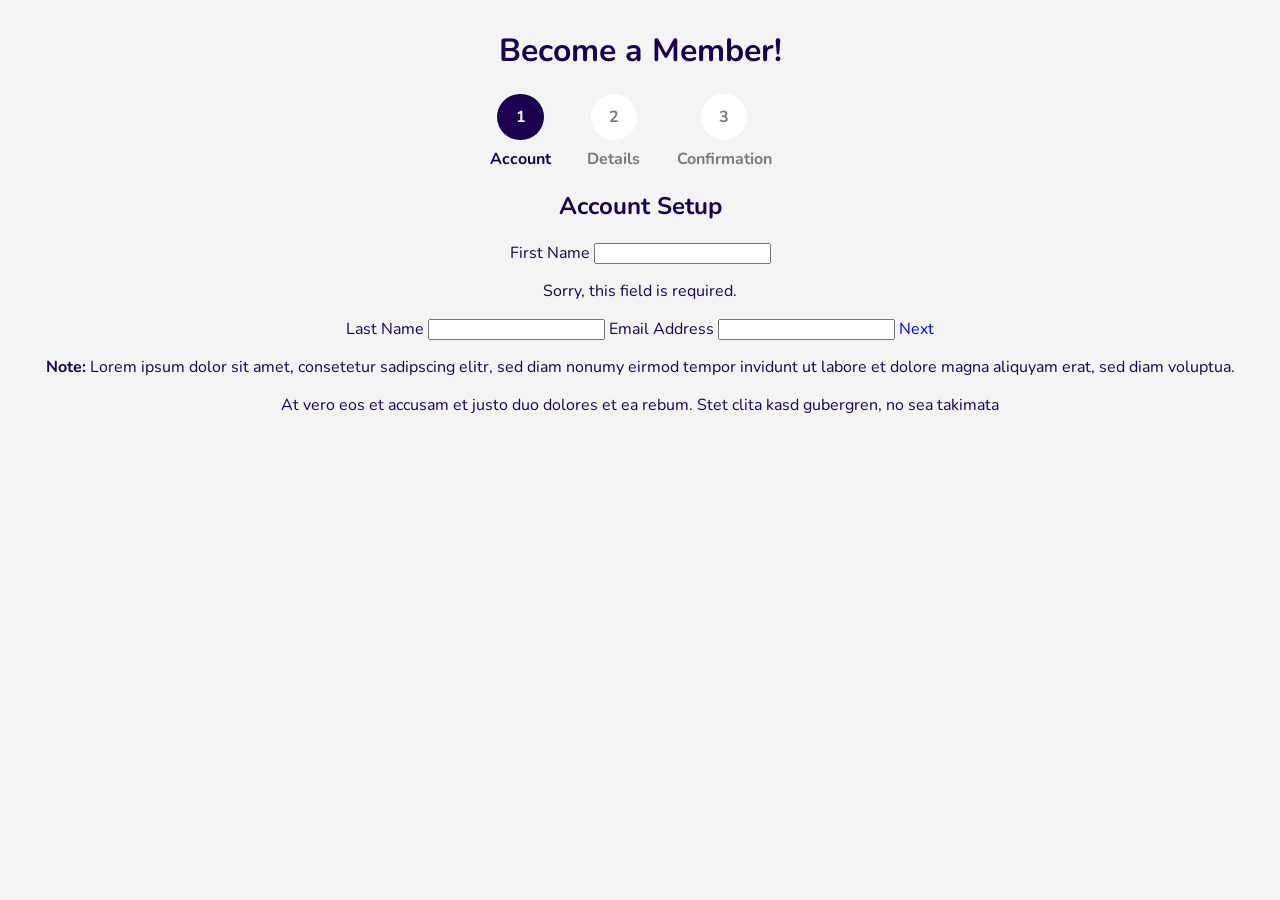
==== Forms/index.html @ d76377a7 "added some design to the progress section" ====
<html>
    <head>
        <link rel="stylesheet" href="index.css">
    </head>
    <body>
        
        <div class="wrapper">
            <h1>Become a Member!</h1>
            
            <ul class="progress">
                <li class="current">
                    <a href="index.html">
                       <div class="circle">1</div>
                       <span>Account</span> 
                    <a>
                </li>
                <li>
                    <a href="step2.html">
                       <div class="circle">2</div>
                       <span>Details</span> 
                    <a>
                </li>
                <li>
                    <a href="step3.html">
                       <div class="circle">3</div>
                       <span>Confirmation</span> 
                    <a>
                </li>
            </ul>
            
            <main>
                <div class="left-col">
                    <h2>Account Setup</h2>
                    
                    <label for="fname">First Name</label>
                    <input type="text" id="fname" name="fname" class="error-field">
                    <p class="error">Sorry, this field is required.</p>
                    
                    <label for="lname">Last Name</label>
                    <input type="text" id="lname" name="lname">
                    
                    <label for="email">Email Address</label>
                    <input type="text" id="email" name="email" class="error-field">
                    
                    <a href="step2.html" class="cta">Next</a>
                </div>
                <div class="right-col">
                    <p><strong>Note:</strong> Lorem ipsum dolor sit amet, consetetur sadipscing elitr, sed diam nonumy eirmod tempor invidunt ut labore et dolore magna aliquyam erat, sed diam voluptua.</p>
                    
                    <p>At vero eos et accusam et justo duo dolores et ea rebum. Stet clita kasd gubergren, no sea takimata</p>
                </div>
            </main>
            
        </div>
    </body>
</html>
---- Forms/index.css ----
@import url('https://fonts.googleapis.com/css?family=Nunito:400,700&display=swap');

html, body {
    margin: 0;
    padding: 0;
}

body {
    font-family: 'Nunito', sans-serif;
    background: #f4f4f4;
    color: #1a004e;
}

.wrapper {
    padding: .5em;
    text-align: center;
}

.wrapper a {
    text-decoration: none;
}

li {
    list-style: none;
}

ul {
    list-style: none;
    padding: 0 1em;
    display: flex;
    width: 300px;
    margin: 0 auto;
    justify-content: space-between;
}

.circle {
    width: 2.5em;
    height: 2.5em;
    border-radius: 50%;
    background-color: white;
    color: #797979;
    font-weight: bold;
    display: grid;
    place-content: center;
    margin: 0 auto .5em;
    padding: 0.2em;
}

.current .circle {
    background-color: #1a004e;
    color: white;
}

span {
    font-weight: bold;
    color: #797979;
}

.current span {
    color: #1a004e;
}
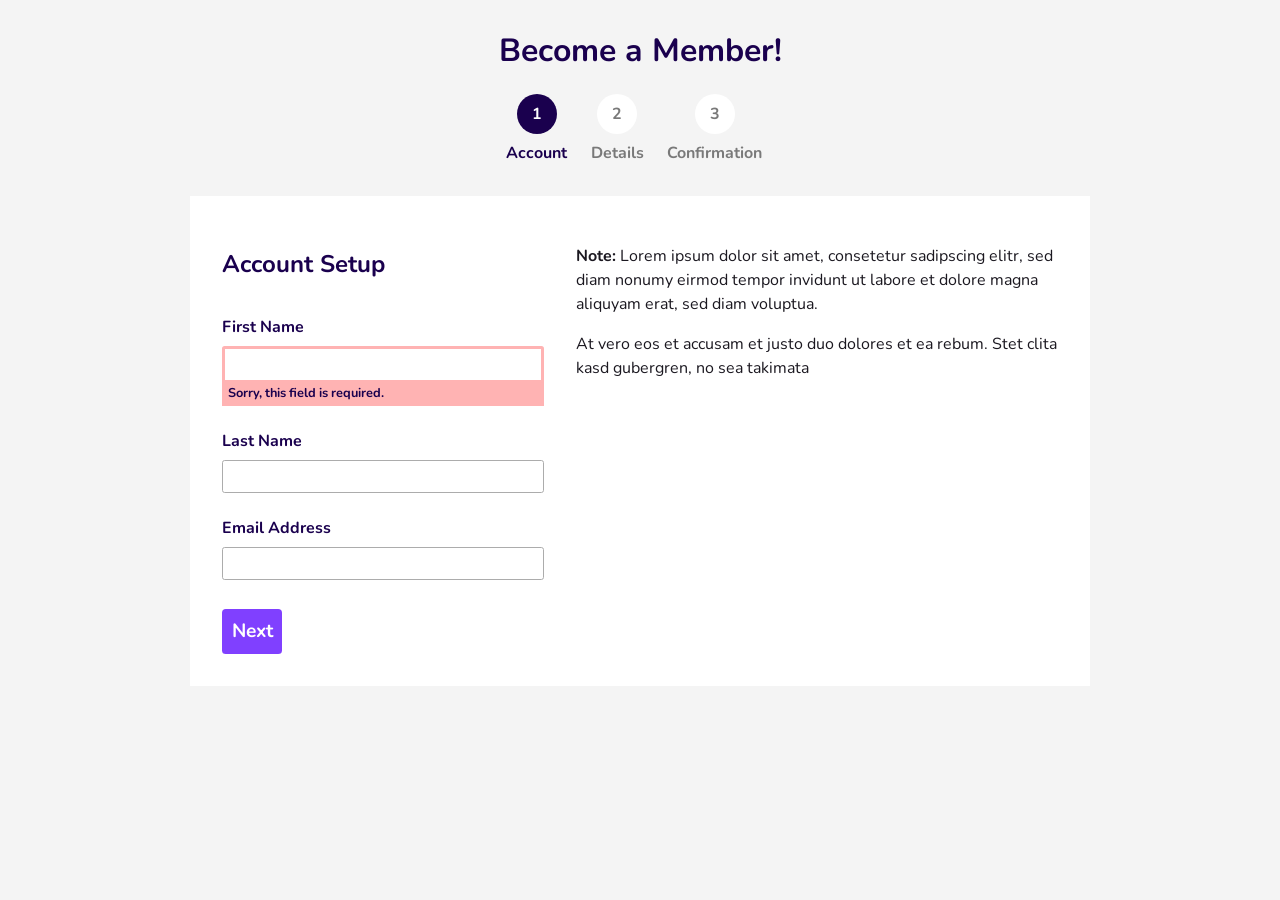
==== commit d8a9c39c: "added responsiveness" ====
--- a/Forms/index.html
+++ b/Forms/index.html
@@ -40,7 +40,7 @@
                     <input type="text" id="lname" name="lname">
                     
                     <label for="email">Email Address</label>
-                    <input type="text" id="email" name="email" class="error-field">
+                    <input type="text" id="email" name="email">
                     
                     <a href="step2.html" class="cta">Next</a>
                 </div>
--- a/Forms/index.css
+++ b/Forms/index.css
@@ -1,4 +1,8 @@
 @import url('https://fonts.googleapis.com/css?family=Nunito:400,700&display=swap');
+
+* {
+    box-sizing: border-box;
+}
 
 html, body {
     margin: 0;
@@ -51,6 +55,10 @@
     color: white;
 }
 
+.circle:hover {
+    background-color: #1a004e;
+}
+
 span {
     font-weight: bold;
     color: #797979;
@@ -58,4 +66,107 @@
 
 .current span {
     color: #1a004e;
+}
+
+main {
+    background: white;
+    padding: 1em;
+    text-align: left;
+    margin-top: 2em;
+    margin-bottom: 2em;
+}
+
+h2 {
+    font-size: 1.3em;
+    position: relative;
+    margin-bottom: 1.5em;
+}
+
+label {
+    display: block;
+    font-weight: bold;
+    margin-top: 1.5em;
+    margin-bottom: .5em;
+}
+
+input[type=text], select, textarea {
+    width: 100%;
+    padding: 0.6em;
+    border-radius: .2em;
+    border: 1px solid #ACACAC;
+    color: #1B1820;
+}
+
+input[type=text]:focus, textarea:focus {
+    outline: 4px solid #ACACAC;
+}
+
+.left-col .error-field {
+    border: 3px solid #FFB3B3;
+}
+
+p.error {
+    background: #FFB3B3;
+    padding: .3em .5em;
+    font-weight: bold;
+    font-size: 0.8em;
+    margin-top: -0.2em;
+    margin-bottom: 0.4em;
+}
+
+
+.cta {
+    display: block;
+    width: 100%;
+    padding: 0.5em;
+    text-align: center;
+    text-decoration: none;
+    color: white;
+    background: #8040FF;
+    margin-top: 1.5em;
+    font-weight: bold;
+    font-size: 1.2em;
+    border-radius: .2em;
+}
+
+.right-col {
+    margin-top: 2em;
+    line-height: 1.5em;
+    color: #1B1820;
+}
+
+@media(min-width: 650px) {
+    main {
+        display: flex;
+        padding: 2em;
+    }
+    
+    .left-col {
+        width: 40%;
+        float: left;
+        margin-right: 2em;
+    }
+
+    .right-col {
+        width: 60%;
+        margin: 0;
+    }
+
+    .cta {
+        display: inline-block;
+        width: unset;
+    }
+}
+
+@media(min-width: 950px) {
+    main {
+        padding: 2em;
+        width: 900px;
+        margin: 2em auto;
+    }
+
+    h2 {
+        font-size: 1.5em;
+    }
+
 }
